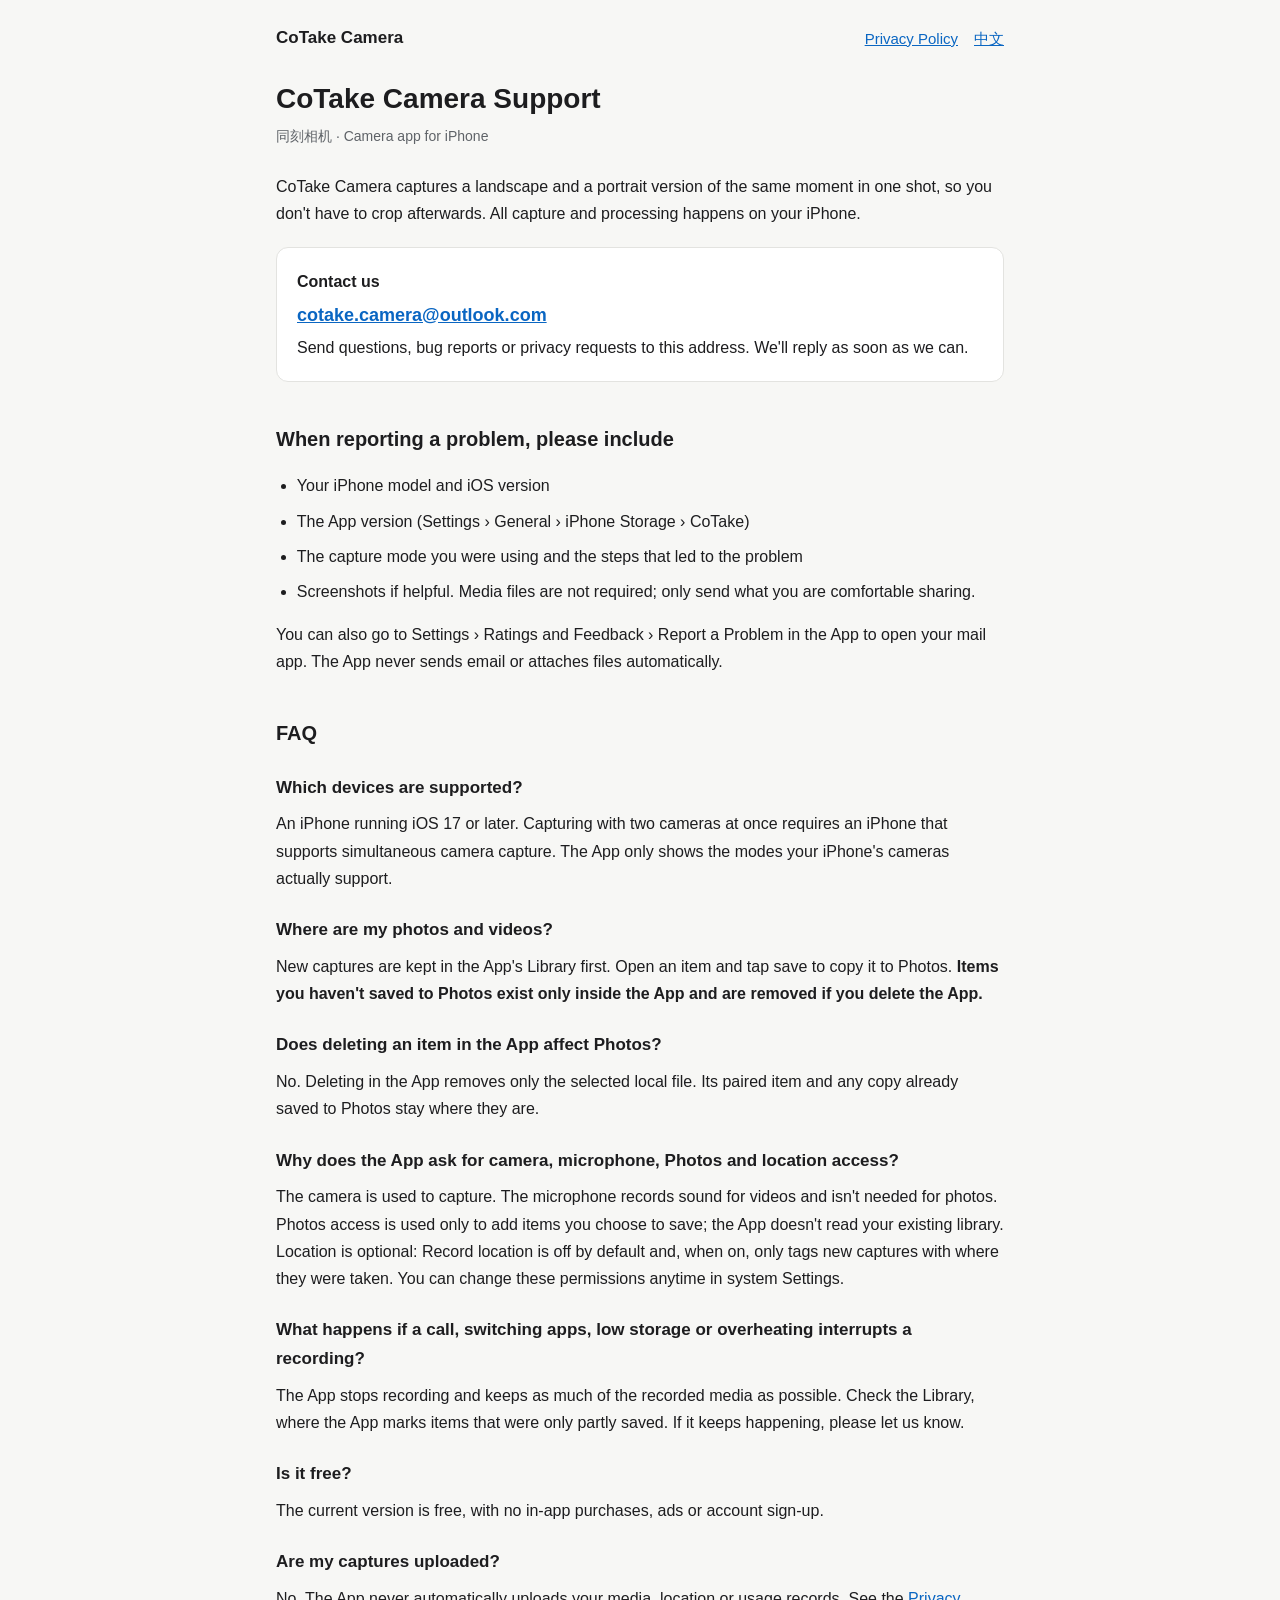
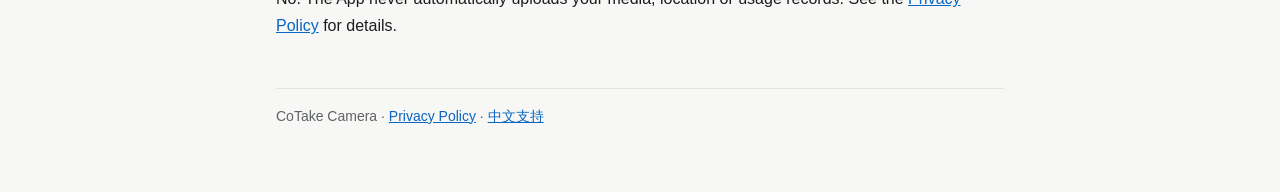
==== en/index.html @ eba499e1 "发布同刻相机中英文支持页与隐私政策 Co-Authored-By: Claude Opus 5.5 <noreply@anthropic.com>" ====
<!doctype html>
<html lang="en">
<head>
<meta charset="utf-8">
<meta name="viewport" content="width=device-width, initial-scale=1">
<title>CoTake Camera · Support</title>
<meta name="description" content="Support and contact for CoTake Camera">
<link rel="stylesheet" href="../style.css">
</head>
<body>
<main>
<header>
  <a class="brand" href="./">CoTake Camera</a>
  <nav><a href="privacy/">Privacy Policy</a><a href="../" lang="zh-Hans">中文</a></nav>
</header>

<h1>CoTake Camera Support</h1>
<p class="meta">同刻相机 · Camera app for iPhone</p>

<p>CoTake Camera captures a landscape and a portrait version of the same moment in one shot, so you don't have to crop afterwards. All capture and processing happens on your iPhone.</p>

<div class="card">
  <p><strong>Contact us</strong></p>
  <p class="mail"><a href="mailto:cotake.camera@outlook.com">cotake.camera@outlook.com</a></p>
  <p>Send questions, bug reports or privacy requests to this address. We'll reply as soon as we can.</p>
</div>

<h2>When reporting a problem, please include</h2>
<ul>
  <li>Your iPhone model and iOS version</li>
  <li>The App version (Settings › General › iPhone Storage › CoTake)</li>
  <li>The capture mode you were using and the steps that led to the problem</li>
  <li>Screenshots if helpful. Media files are not required; only send what you are comfortable sharing.</li>
</ul>
<p>You can also go to Settings › Ratings and Feedback › Report a Problem in the App to open your mail app. The App never sends email or attaches files automatically.</p>

<h2>FAQ</h2>

<h3>Which devices are supported?</h3>
<p>An iPhone running iOS 17 or later. Capturing with two cameras at once requires an iPhone that supports simultaneous camera capture. The App only shows the modes your iPhone's cameras actually support.</p>

<h3>Where are my photos and videos?</h3>
<p>New captures are kept in the App's Library first. Open an item and tap save to copy it to Photos. <strong>Items you haven't saved to Photos exist only inside the App and are removed if you delete the App.</strong></p>

<h3>Does deleting an item in the App affect Photos?</h3>
<p>No. Deleting in the App removes only the selected local file. Its paired item and any copy already saved to Photos stay where they are.</p>

<h3>Why does the App ask for camera, microphone, Photos and location access?</h3>
<p>The camera is used to capture. The microphone records sound for videos and isn't needed for photos. Photos access is used only to add items you choose to save; the App doesn't read your existing library. Location is optional: Record location is off by default and, when on, only tags new captures with where they were taken. You can change these permissions anytime in system Settings.</p>

<h3>What happens if a call, switching apps, low storage or overheating interrupts a recording?</h3>
<p>The App stops recording and keeps as much of the recorded media as possible. Check the Library, where the App marks items that were only partly saved. If it keeps happening, please let us know.</p>

<h3>Is it free?</h3>
<p>The current version is free, with no in-app purchases, ads or account sign-up.</p>

<h3>Are my captures uploaded?</h3>
<p>No. The App never automatically uploads your media, location or usage records. See the <a href="privacy/">Privacy Policy</a> for details.</p>

<footer>CoTake Camera · <a href="privacy/">Privacy Policy</a> · <a href="../" lang="zh-Hans">中文支持</a></footer>
</main>
</body>
</html>
---- style.css ----
:root {
  --bg: #f7f7f5;
  --card: #ffffff;
  --text: #1d1d1f;
  --muted: #5f6368;
  --line: #e3e3e0;
  --accent: #0a66c2;
  color-scheme: light dark;
}
@media (prefers-color-scheme: dark) {
  :root {
    --bg: #111113;
    --card: #1c1c1f;
    --text: #ececef;
    --muted: #a1a1a8;
    --line: #2e2e33;
    --accent: #5aa9f5;
  }
}
* { box-sizing: border-box; }
body {
  margin: 0;
  background: var(--bg);
  color: var(--text);
  font: 16px/1.7 -apple-system, BlinkMacSystemFont, "PingFang SC", "Helvetica Neue", "Microsoft YaHei", sans-serif;
  -webkit-text-size-adjust: 100%;
}
main { max-width: 760px; margin: 0 auto; padding: 24px 16px 64px; }
header { display: flex; justify-content: space-between; align-items: center; gap: 12px; margin-bottom: 28px; }
.brand { font-weight: 600; font-size: 17px; color: var(--text); text-decoration: none; }
nav { display: flex; gap: 16px; font-size: 15px; flex-wrap: wrap; }
a { color: var(--accent); }
h1 { font-size: 28px; line-height: 1.3; margin: 0 0 8px; }
h2 { font-size: 20px; margin: 36px 0 8px; padding-top: 4px; }
h3 { font-size: 17px; margin: 24px 0 6px; }
p, li { margin: 8px 0; }
ul { padding-left: 1.3em; }
.meta { color: var(--muted); font-size: 14px; margin: 0 0 24px; }
.card { background: var(--card); border: 1px solid var(--line); border-radius: 12px; padding: 16px 20px; margin: 20px 0; }
.card p { margin: 4px 0; }
.mail { font-size: 18px; font-weight: 600; word-break: break-all; }
footer { margin-top: 48px; padding-top: 16px; border-top: 1px solid var(--line); color: var(--muted); font-size: 14px; }
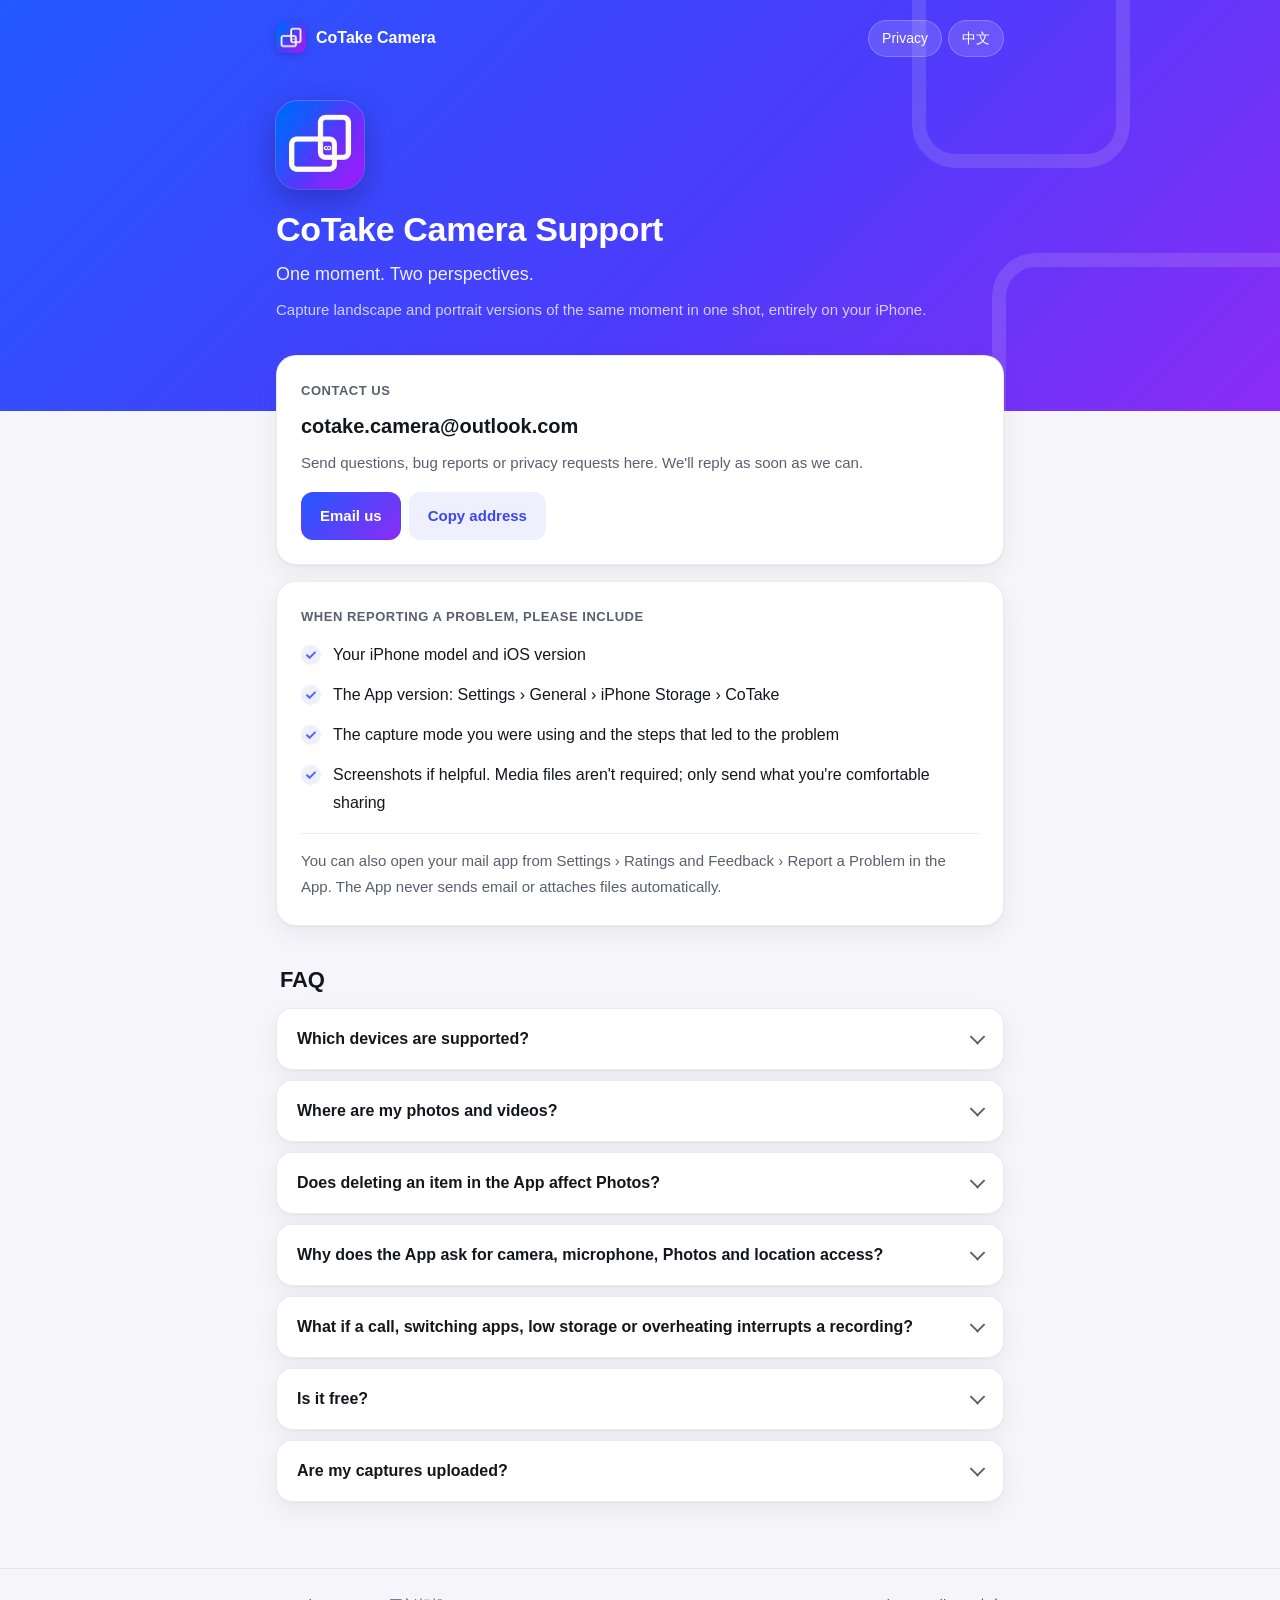
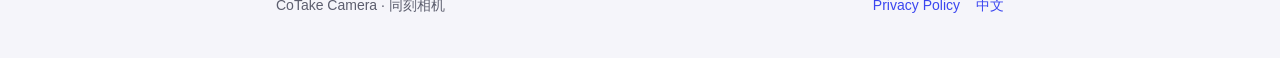
==== commit f2b6ea33: "按品牌色重做支持页与隐私政策样式 Co-Authored-By: Claude Opus 5.5 <noreply@anthropic.com>" ====
--- a/en/index.html
+++ b/en/index.html
@@ -5,59 +5,92 @@
 <meta name="viewport" content="width=device-width, initial-scale=1">
 <title>CoTake Camera · Support</title>
 <meta name="description" content="Support and contact for CoTake Camera">
+<meta name="theme-color" content="#3b46f0">
+<link rel="icon" href="../favicon.png">
+<link rel="apple-touch-icon" href="../apple-touch-icon.png">
 <link rel="stylesheet" href="../style.css">
 </head>
 <body>
-<main>
-<header>
-  <a class="brand" href="./">CoTake Camera</a>
-  <nav><a href="privacy/">Privacy Policy</a><a href="../" lang="zh-Hans">中文</a></nav>
+<header class="hero">
+  <div class="wrap">
+    <div class="topbar">
+      <a class="mini" href="./"><img src="../favicon.png" alt="">CoTake Camera</a>
+      <nav class="pills"><a href="privacy/">Privacy</a><a href="../" lang="zh-Hans">中文</a></nav>
+    </div>
+    <div class="hero-body">
+      <img class="app-icon" src="../icon.png" alt="CoTake Camera icon">
+      <h1>CoTake Camera Support</h1>
+      <p class="lead">One moment. Two perspectives.</p>
+      <p class="sub">Capture landscape and portrait versions of the same moment in one shot, entirely on your iPhone.</p>
+    </div>
+  </div>
 </header>
 
-<h1>CoTake Camera Support</h1>
-<p class="meta">同刻相机 · Camera app for iPhone</p>
+<main class="content">
+  <div class="wrap">
+    <section class="card contact">
+      <div>
+        <p class="eyebrow">Contact us</p>
+        <p class="addr">cotake.camera@outlook.com</p>
+        <p class="note">Send questions, bug reports or privacy requests here. We'll reply as soon as we can.</p>
+      </div>
+      <div class="actions">
+        <a class="btn btn-primary" href="mailto:cotake.camera@outlook.com">Email us</a>
+        <button class="btn btn-ghost" type="button" data-copy="cotake.camera@outlook.com" data-done="Copied">Copy address</button>
+      </div>
+    </section>
 
-<p>CoTake Camera captures a landscape and a portrait version of the same moment in one shot, so you don't have to crop afterwards. All capture and processing happens on your iPhone.</p>
+    <section class="card">
+      <p class="eyebrow">When reporting a problem, please include</p>
+      <ul class="checks">
+        <li>Your iPhone model and iOS version</li>
+        <li>The App version: Settings › General › iPhone Storage › CoTake</li>
+        <li>The capture mode you were using and the steps that led to the problem</li>
+        <li>Screenshots if helpful. Media files aren't required; only send what you're comfortable sharing</li>
+      </ul>
+      <p class="hint">You can also open your mail app from Settings › Ratings and Feedback › Report a Problem in the App. The App never sends email or attaches files automatically.</p>
+    </section>
 
-<div class="card">
-  <p><strong>Contact us</strong></p>
-  <p class="mail"><a href="mailto:cotake.camera@outlook.com">cotake.camera@outlook.com</a></p>
-  <p>Send questions, bug reports or privacy requests to this address. We'll reply as soon as we can.</p>
-</div>
+    <h2 class="section-title">FAQ</h2>
+    <div class="faq">
+      <details>
+        <summary>Which devices are supported?</summary>
+        <div><p>An iPhone running iOS 17 or later. Capturing with two cameras at once requires an iPhone that supports simultaneous camera capture. The App only shows the modes your iPhone's cameras actually support.</p></div>
+      </details>
+      <details>
+        <summary>Where are my photos and videos?</summary>
+        <div><p>New captures are kept in the App's Library first. Open an item and tap save to copy it to Photos. <strong>Items you haven't saved to Photos exist only inside the App and are removed if you delete the App.</strong></p></div>
+      </details>
+      <details>
+        <summary>Does deleting an item in the App affect Photos?</summary>
+        <div><p>No. Deleting in the App removes only the selected local file. Its paired item and any copy already saved to Photos stay where they are.</p></div>
+      </details>
+      <details>
+        <summary>Why does the App ask for camera, microphone, Photos and location access?</summary>
+        <div><p>The camera is used to capture. The microphone records sound for videos and isn't needed for photos. Photos access is used only to add items you choose to save; the App doesn't read your existing library. Location is optional: Record location is off by default and, when on, only tags new captures with where they were taken. You can change these permissions anytime in system Settings.</p></div>
+      </details>
+      <details>
+        <summary>What if a call, switching apps, low storage or overheating interrupts a recording?</summary>
+        <div><p>The App stops recording and keeps as much of the recorded media as possible. Check the Library, where the App marks items that were only partly saved. If it keeps happening, please let us know.</p></div>
+      </details>
+      <details>
+        <summary>Is it free?</summary>
+        <div><p>The current version is free, with no in-app purchases, ads or account sign-up.</p></div>
+      </details>
+      <details>
+        <summary>Are my captures uploaded?</summary>
+        <div><p>No. The App never automatically uploads your media, location or usage records. See the <a href="privacy/">Privacy Policy</a> for details.</p></div>
+      </details>
+    </div>
+  </div>
+</main>
 
-<h2>When reporting a problem, please include</h2>
-<ul>
-  <li>Your iPhone model and iOS version</li>
-  <li>The App version (Settings › General › iPhone Storage › CoTake)</li>
-  <li>The capture mode you were using and the steps that led to the problem</li>
-  <li>Screenshots if helpful. Media files are not required; only send what you are comfortable sharing.</li>
-</ul>
-<p>You can also go to Settings › Ratings and Feedback › Report a Problem in the App to open your mail app. The App never sends email or attaches files automatically.</p>
-
-<h2>FAQ</h2>
-
-<h3>Which devices are supported?</h3>
-<p>An iPhone running iOS 17 or later. Capturing with two cameras at once requires an iPhone that supports simultaneous camera capture. The App only shows the modes your iPhone's cameras actually support.</p>
-
-<h3>Where are my photos and videos?</h3>
-<p>New captures are kept in the App's Library first. Open an item and tap save to copy it to Photos. <strong>Items you haven't saved to Photos exist only inside the App and are removed if you delete the App.</strong></p>
-
-<h3>Does deleting an item in the App affect Photos?</h3>
-<p>No. Deleting in the App removes only the selected local file. Its paired item and any copy already saved to Photos stay where they are.</p>
-
-<h3>Why does the App ask for camera, microphone, Photos and location access?</h3>
-<p>The camera is used to capture. The microphone records sound for videos and isn't needed for photos. Photos access is used only to add items you choose to save; the App doesn't read your existing library. Location is optional: Record location is off by default and, when on, only tags new captures with where they were taken. You can change these permissions anytime in system Settings.</p>
-
-<h3>What happens if a call, switching apps, low storage or overheating interrupts a recording?</h3>
-<p>The App stops recording and keeps as much of the recorded media as possible. Check the Library, where the App marks items that were only partly saved. If it keeps happening, please let us know.</p>
-
-<h3>Is it free?</h3>
-<p>The current version is free, with no in-app purchases, ads or account sign-up.</p>
-
-<h3>Are my captures uploaded?</h3>
-<p>No. The App never automatically uploads your media, location or usage records. See the <a href="privacy/">Privacy Policy</a> for details.</p>
-
-<footer>CoTake Camera · <a href="privacy/">Privacy Policy</a> · <a href="../" lang="zh-Hans">中文支持</a></footer>
-</main>
+<footer>
+  <div class="wrap">
+    <span>CoTake Camera · 同刻相机</span>
+    <nav><a href="privacy/">Privacy Policy</a><a href="../" lang="zh-Hans">中文</a></nav>
+  </div>
+</footer>
+<script src="../copy.js"></script>
 </body>
 </html>
--- a/style.css
+++ b/style.css
@@ -1,42 +1,212 @@
 :root {
-  --bg: #f7f7f5;
-  --card: #ffffff;
-  --text: #1d1d1f;
-  --muted: #5f6368;
-  --line: #e3e3e0;
-  --accent: #0a66c2;
-  color-scheme: light dark;
+  --brand-1: #2259ff;
+  --brand-2: #8b2cf5;
+  --cream: #fdf8ec;
+  --bg: #f5f5fa;
+  --surface: #ffffff;
+  --text: #15161d;
+  --muted: #5c5e6e;
+  --line: rgba(21, 22, 29, 0.08);
+  --accent: #3b46f0;
+  --accent-soft: rgba(59, 70, 240, 0.08);
+  --shadow: 0 1px 2px rgba(21, 22, 29, 0.04), 0 8px 24px rgba(21, 22, 29, 0.06);
+  color-scheme: light;
 }
 @media (prefers-color-scheme: dark) {
   :root {
-    --bg: #111113;
-    --card: #1c1c1f;
-    --text: #ececef;
-    --muted: #a1a1a8;
-    --line: #2e2e33;
-    --accent: #5aa9f5;
+    --bg: #0d0d13;
+    --surface: #17171f;
+    --text: #ececf3;
+    --muted: #a3a4b5;
+    --line: rgba(255, 255, 255, 0.08);
+    --accent: #95a0ff;
+    --accent-soft: rgba(149, 160, 255, 0.12);
+    --shadow: 0 1px 2px rgba(0, 0, 0, 0.3), 0 8px 24px rgba(0, 0, 0, 0.35);
+    color-scheme: dark;
   }
 }
+
 * { box-sizing: border-box; }
+html { -webkit-text-size-adjust: 100%; scroll-behavior: smooth; }
 body {
   margin: 0;
   background: var(--bg);
   color: var(--text);
-  font: 16px/1.7 -apple-system, BlinkMacSystemFont, "PingFang SC", "Helvetica Neue", "Microsoft YaHei", sans-serif;
-  -webkit-text-size-adjust: 100%;
-}
-main { max-width: 760px; margin: 0 auto; padding: 24px 16px 64px; }
-header { display: flex; justify-content: space-between; align-items: center; gap: 12px; margin-bottom: 28px; }
-.brand { font-weight: 600; font-size: 17px; color: var(--text); text-decoration: none; }
-nav { display: flex; gap: 16px; font-size: 15px; flex-wrap: wrap; }
-a { color: var(--accent); }
-h1 { font-size: 28px; line-height: 1.3; margin: 0 0 8px; }
-h2 { font-size: 20px; margin: 36px 0 8px; padding-top: 4px; }
-h3 { font-size: 17px; margin: 24px 0 6px; }
-p, li { margin: 8px 0; }
-ul { padding-left: 1.3em; }
-.meta { color: var(--muted); font-size: 14px; margin: 0 0 24px; }
-.card { background: var(--card); border: 1px solid var(--line); border-radius: 12px; padding: 16px 20px; margin: 20px 0; }
-.card p { margin: 4px 0; }
-.mail { font-size: 18px; font-weight: 600; word-break: break-all; }
-footer { margin-top: 48px; padding-top: 16px; border-top: 1px solid var(--line); color: var(--muted); font-size: 14px; }
+  font: 16px/1.75 -apple-system, BlinkMacSystemFont, "SF Pro Text", "PingFang SC", "Hiragino Sans GB", "Helvetica Neue", "Microsoft YaHei", sans-serif;
+  -webkit-font-smoothing: antialiased;
+}
+a { color: var(--accent); text-decoration: none; }
+a:hover { text-decoration: underline; text-underline-offset: 3px; }
+.wrap { max-width: 760px; margin: 0 auto; padding: 0 16px; }
+
+/* Hero */
+.hero {
+  position: relative;
+  overflow: hidden;
+  color: #fff;
+  background: linear-gradient(135deg, var(--brand-1) 0%, #4b3cfb 55%, var(--brand-2) 100%);
+  padding: 20px 0 88px;
+}
+.hero::before, .hero::after {
+  content: "";
+  position: absolute;
+  border: 14px solid rgba(253, 248, 236, 0.12);
+  border-radius: 44px;
+  pointer-events: none;
+}
+.hero::before { width: 300px; height: 200px; right: -40px; bottom: -70px; }
+.hero::after { width: 190px; height: 290px; right: 150px; top: -150px; }
+.topbar { position: relative; z-index: 1; display: flex; justify-content: space-between; align-items: center; gap: 12px; }
+.mini { display: inline-flex; align-items: center; gap: 10px; color: #fff; font-weight: 600; font-size: 16px; }
+.mini:hover { text-decoration: none; }
+.mini img { width: 30px; height: 30px; border-radius: 8px; box-shadow: 0 2px 8px rgba(0, 0, 0, 0.18); }
+.pills { display: flex; gap: 6px; flex-wrap: wrap; justify-content: flex-end; }
+.pills a {
+  color: #fff;
+  font-size: 14px;
+  padding: 5px 13px;
+  border-radius: 999px;
+  background: rgba(255, 255, 255, 0.14);
+  border: 1px solid rgba(255, 255, 255, 0.22);
+}
+.pills a:hover { background: rgba(255, 255, 255, 0.24); text-decoration: none; }
+.hero-body { position: relative; z-index: 1; padding-top: 44px; }
+.app-icon {
+  width: 88px; height: 88px;
+  border-radius: 22px;
+  box-shadow: 0 10px 30px rgba(20, 10, 80, 0.35), 0 0 0 1px rgba(255, 255, 255, 0.25);
+  display: block;
+  margin-bottom: 20px;
+}
+.hero h1 { margin: 0; font-size: 34px; line-height: 1.2; letter-spacing: -0.01em; font-weight: 700; }
+.hero .lead { margin: 10px 0 0; font-size: 18px; opacity: 0.92; }
+.hero .sub { margin: 6px 0 0; font-size: 15px; opacity: 0.75; }
+.chip {
+  display: inline-block;
+  margin-top: 14px;
+  font-size: 13px;
+  padding: 4px 12px;
+  border-radius: 999px;
+  background: rgba(255, 255, 255, 0.16);
+}
+
+/* Content */
+.content { position: relative; margin-top: -56px; padding-bottom: 56px; }
+.card {
+  background: var(--surface);
+  border: 1px solid var(--line);
+  border-radius: 20px;
+  box-shadow: var(--shadow);
+  padding: 24px;
+  margin-bottom: 16px;
+}
+.card > :first-child { margin-top: 0; }
+.card > :last-child { margin-bottom: 0; }
+.eyebrow { font-size: 13px; font-weight: 600; letter-spacing: 0.04em; color: var(--muted); text-transform: uppercase; margin: 0 0 6px; }
+.section-title { font-size: 22px; line-height: 1.3; margin: 40px 4px 14px; letter-spacing: -0.01em; }
+p { margin: 10px 0; }
+
+/* Contact */
+.contact { display: flex; flex-wrap: wrap; align-items: center; justify-content: space-between; gap: 16px; }
+.contact .addr { font-size: 20px; font-weight: 600; color: var(--text); word-break: break-all; margin: 0; }
+.contact .note { color: var(--muted); font-size: 15px; margin: 6px 0 0; }
+.actions { display: flex; gap: 8px; flex-wrap: wrap; }
+.btn {
+  display: inline-flex; align-items: center; justify-content: center;
+  font: inherit; font-size: 15px; font-weight: 600;
+  padding: 10px 18px; border-radius: 12px; cursor: pointer;
+  border: 1px solid transparent;
+}
+.btn:hover { text-decoration: none; }
+.btn-primary { color: #fff; background: linear-gradient(135deg, var(--brand-1), var(--brand-2)); }
+.btn-primary:hover { filter: brightness(1.08); }
+.btn-ghost { color: var(--accent); background: var(--accent-soft); }
+
+/* Checklist */
+.checks { list-style: none; padding: 0; margin: 4px 0 0; }
+.checks li { position: relative; padding-left: 32px; margin: 12px 0; }
+.checks li::before {
+  content: "";
+  position: absolute; left: 0; top: 4px;
+  width: 20px; height: 20px; border-radius: 50%;
+  background: var(--accent-soft) url("data:image/svg+xml,%3Csvg xmlns='http://www.w3.org/2000/svg' viewBox='0 0 20 20'%3E%3Cpath d='M6 10.2l2.6 2.6L14 7.4' fill='none' stroke='%235b63f5' stroke-width='2' stroke-linecap='round' stroke-linejoin='round'/%3E%3C/svg%3E") center / 20px no-repeat;
+}
+.hint { color: var(--muted); font-size: 15px; border-top: 1px solid var(--line); padding-top: 14px; margin-top: 16px; }
+
+/* FAQ */
+.faq details {
+  background: var(--surface);
+  border: 1px solid var(--line);
+  border-radius: 16px;
+  box-shadow: var(--shadow);
+  margin-bottom: 10px;
+}
+.faq summary {
+  list-style: none;
+  cursor: pointer;
+  padding: 16px 52px 16px 20px;
+  font-weight: 600;
+  position: relative;
+}
+.faq summary::-webkit-details-marker { display: none; }
+.faq summary::after {
+  content: "";
+  position: absolute; right: 20px; top: 50%;
+  width: 9px; height: 9px;
+  border-right: 2px solid var(--muted); border-bottom: 2px solid var(--muted);
+  transform: translateY(-70%) rotate(45deg);
+  transition: transform 0.2s ease;
+}
+.faq details[open] summary::after { transform: translateY(-30%) rotate(-135deg); }
+.faq details > div { padding: 0 20px 16px; color: var(--muted); }
+.faq details > div p { margin: 0; }
+.faq strong { color: var(--text); }
+
+/* Privacy */
+.highlights { display: grid; grid-template-columns: repeat(3, 1fr); gap: 12px; margin-bottom: 16px; }
+.hl { background: var(--surface); border: 1px solid var(--line); border-radius: 18px; box-shadow: var(--shadow); padding: 20px; }
+.hl svg {
+  width: 40px; height: 40px; padding: 9px; border-radius: 12px;
+  background: var(--accent-soft); stroke: var(--accent); fill: none;
+  stroke-width: 1.8; stroke-linecap: round; stroke-linejoin: round;
+}
+.hl h3 { font-size: 16px; margin: 12px 0 4px; }
+.hl p { margin: 0; color: var(--muted); font-size: 14.5px; line-height: 1.6; }
+.toc ol { margin: 0; padding: 0; list-style: none; columns: 2; column-gap: 24px; }
+.toc li { margin: 0; padding: 4px 0; break-inside: avoid; }
+.toc a { color: var(--text); }
+.toc a:hover { color: var(--accent); }
+.toc span { display: inline-block; width: 26px; color: var(--muted); font-variant-numeric: tabular-nums; }
+.policy section { scroll-margin-top: 16px; }
+.policy h2 { display: flex; align-items: center; gap: 12px; font-size: 20px; line-height: 1.35; margin: 0 0 6px; }
+.num {
+  flex: none;
+  width: 30px; height: 30px; border-radius: 10px;
+  display: inline-flex; align-items: center; justify-content: center;
+  font-size: 14px; color: #fff;
+  background: linear-gradient(135deg, var(--brand-1), var(--brand-2));
+}
+.policy ul { padding-left: 1.2em; margin: 10px 0; }
+.policy li { margin: 10px 0; }
+.policy li::marker { color: var(--accent); }
+.intro { color: var(--muted); }
+
+footer { border-top: 1px solid var(--line); padding: 24px 0 40px; color: var(--muted); font-size: 14px; }
+footer .wrap { display: flex; flex-wrap: wrap; gap: 8px 20px; justify-content: space-between; }
+footer nav { display: flex; gap: 16px; flex-wrap: wrap; }
+
+@media (max-width: 640px) {
+  .hero { padding-bottom: 80px; }
+  .hero-body { padding-top: 32px; }
+  .hero h1 { font-size: 28px; }
+  .app-icon { width: 72px; height: 72px; border-radius: 18px; }
+  .hero::after { right: 40px; }
+  .card { padding: 20px; border-radius: 18px; }
+  .highlights { grid-template-columns: 1fr; gap: 10px; }
+  .hl { display: grid; grid-template-columns: 40px 1fr; column-gap: 14px; align-items: start; padding: 16px; }
+  .hl svg { grid-row: span 2; }
+  .hl h3 { margin: 0 0 2px; line-height: 1.4; }
+  .toc ol { columns: 1; }
+  .contact .actions { width: 100%; }
+  .contact .btn { flex: 1; }
+}
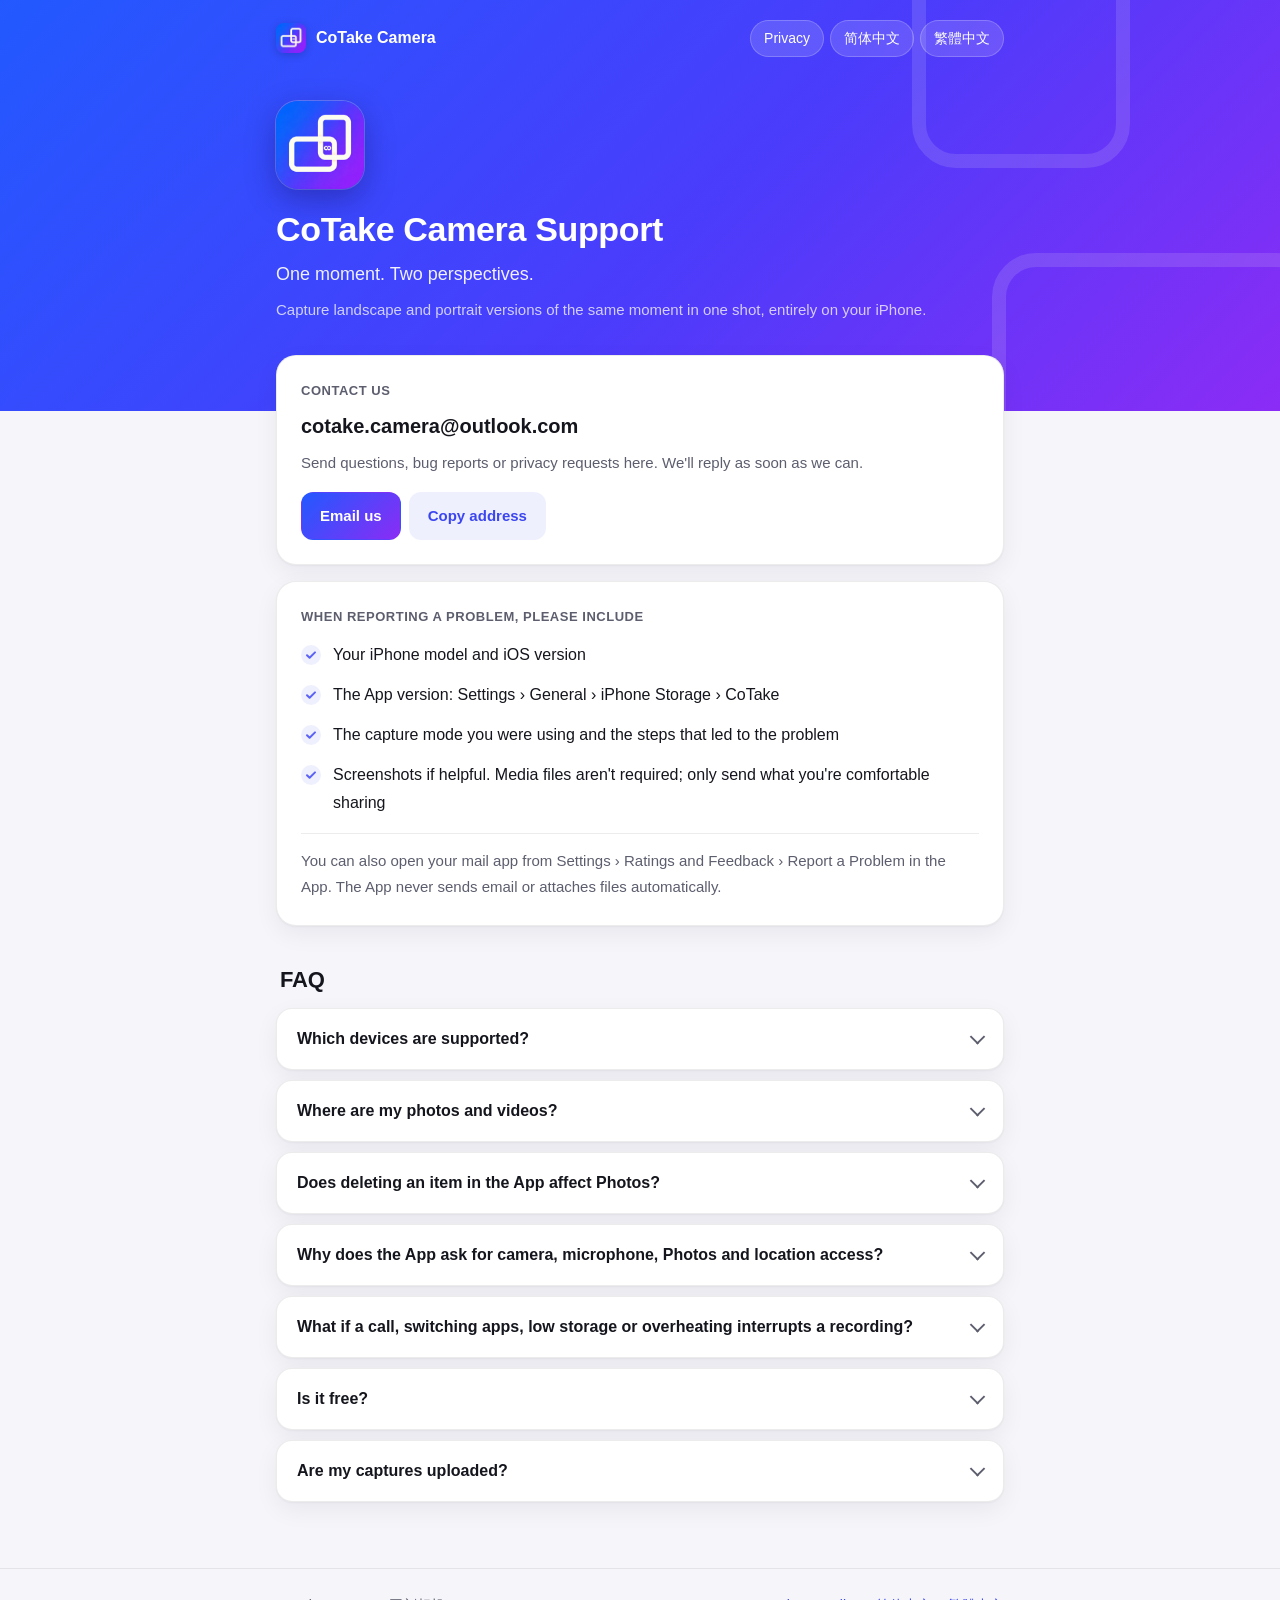
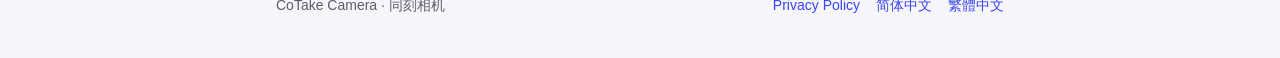
==== commit f11e7220: "Merge branch 'codex/zh-hant-pages'" ====
--- a/en/index.html
+++ b/en/index.html
@@ -9,13 +9,17 @@
 <link rel="icon" href="../favicon.png">
 <link rel="apple-touch-icon" href="../apple-touch-icon.png">
 <link rel="stylesheet" href="../style.css">
+<link rel="alternate" hreflang="zh-Hans" href="../">
+<link rel="alternate" hreflang="zh-Hant" href="../zh-hant/">
+<link rel="alternate" hreflang="en" href="./">
+<link rel="alternate" hreflang="x-default" href="./">
 </head>
 <body>
 <header class="hero">
   <div class="wrap">
     <div class="topbar">
       <a class="mini" href="./"><img src="../favicon.png" alt="">CoTake Camera</a>
-      <nav class="pills"><a href="privacy/">Privacy</a><a href="../" lang="zh-Hans">中文</a></nav>
+      <nav class="pills"><a href="privacy/">Privacy</a><a href="../" lang="zh-Hans">简体中文</a><a href="../zh-hant/" lang="zh-Hant">繁體中文</a></nav>
     </div>
     <div class="hero-body">
       <img class="app-icon" src="../icon.png" alt="CoTake Camera icon">
@@ -88,7 +92,7 @@
 <footer>
   <div class="wrap">
     <span>CoTake Camera · 同刻相机</span>
-    <nav><a href="privacy/">Privacy Policy</a><a href="../" lang="zh-Hans">中文</a></nav>
+    <nav><a href="privacy/">Privacy Policy</a><a href="../" lang="zh-Hans">简体中文</a><a href="../zh-hant/" lang="zh-Hant">繁體中文</a></nav>
   </div>
 </footer>
 <script src="../copy.js"></script>
--- a/style.css
+++ b/style.css
@@ -57,7 +57,7 @@
 .hero::before { width: 300px; height: 200px; right: -40px; bottom: -70px; }
 .hero::after { width: 190px; height: 290px; right: 150px; top: -150px; }
 .topbar { position: relative; z-index: 1; display: flex; justify-content: space-between; align-items: center; gap: 12px; }
-.mini { display: inline-flex; align-items: center; gap: 10px; color: #fff; font-weight: 600; font-size: 16px; }
+.mini { display: inline-flex; align-items: center; gap: 10px; color: #fff; font-weight: 600; font-size: 16px; white-space: nowrap; flex-shrink: 0; }
 .mini:hover { text-decoration: none; }
 .mini img { width: 30px; height: 30px; border-radius: 8px; box-shadow: 0 2px 8px rgba(0, 0, 0, 0.18); }
 .pills { display: flex; gap: 6px; flex-wrap: wrap; justify-content: flex-end; }
